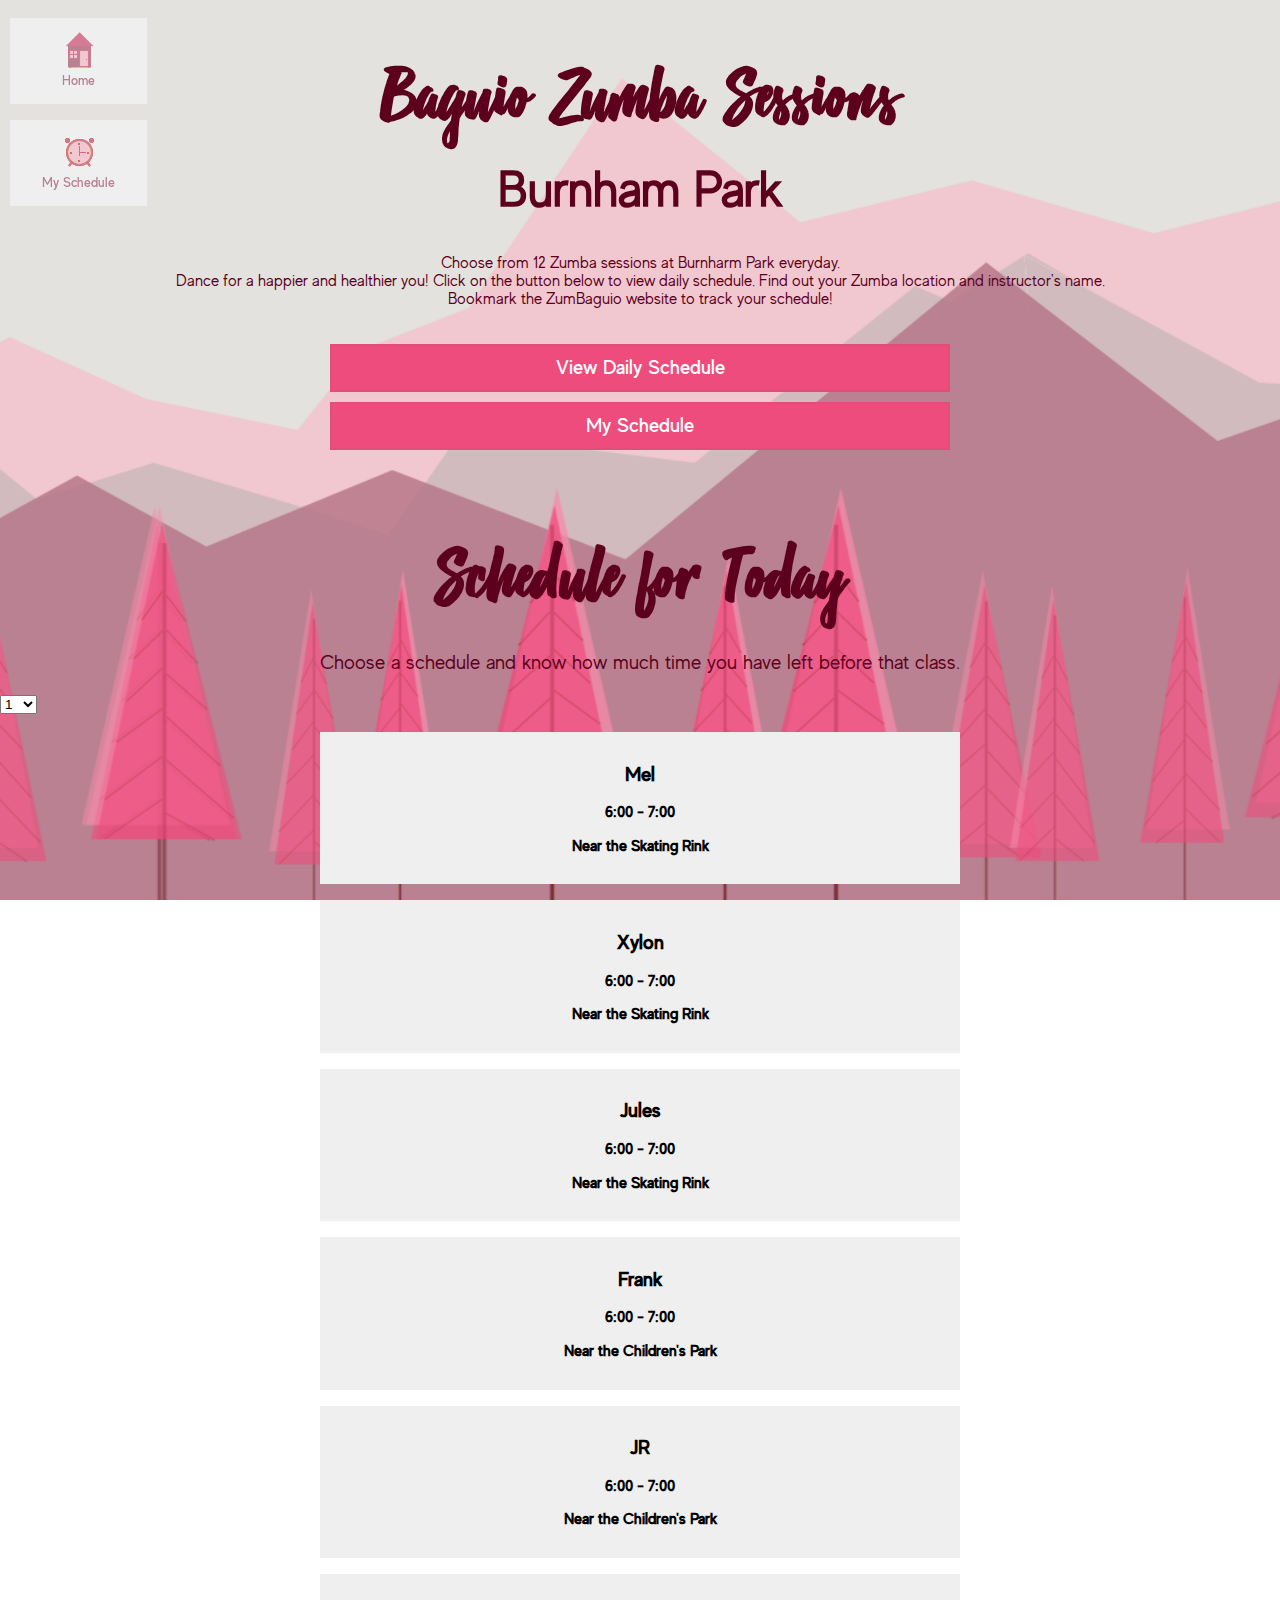
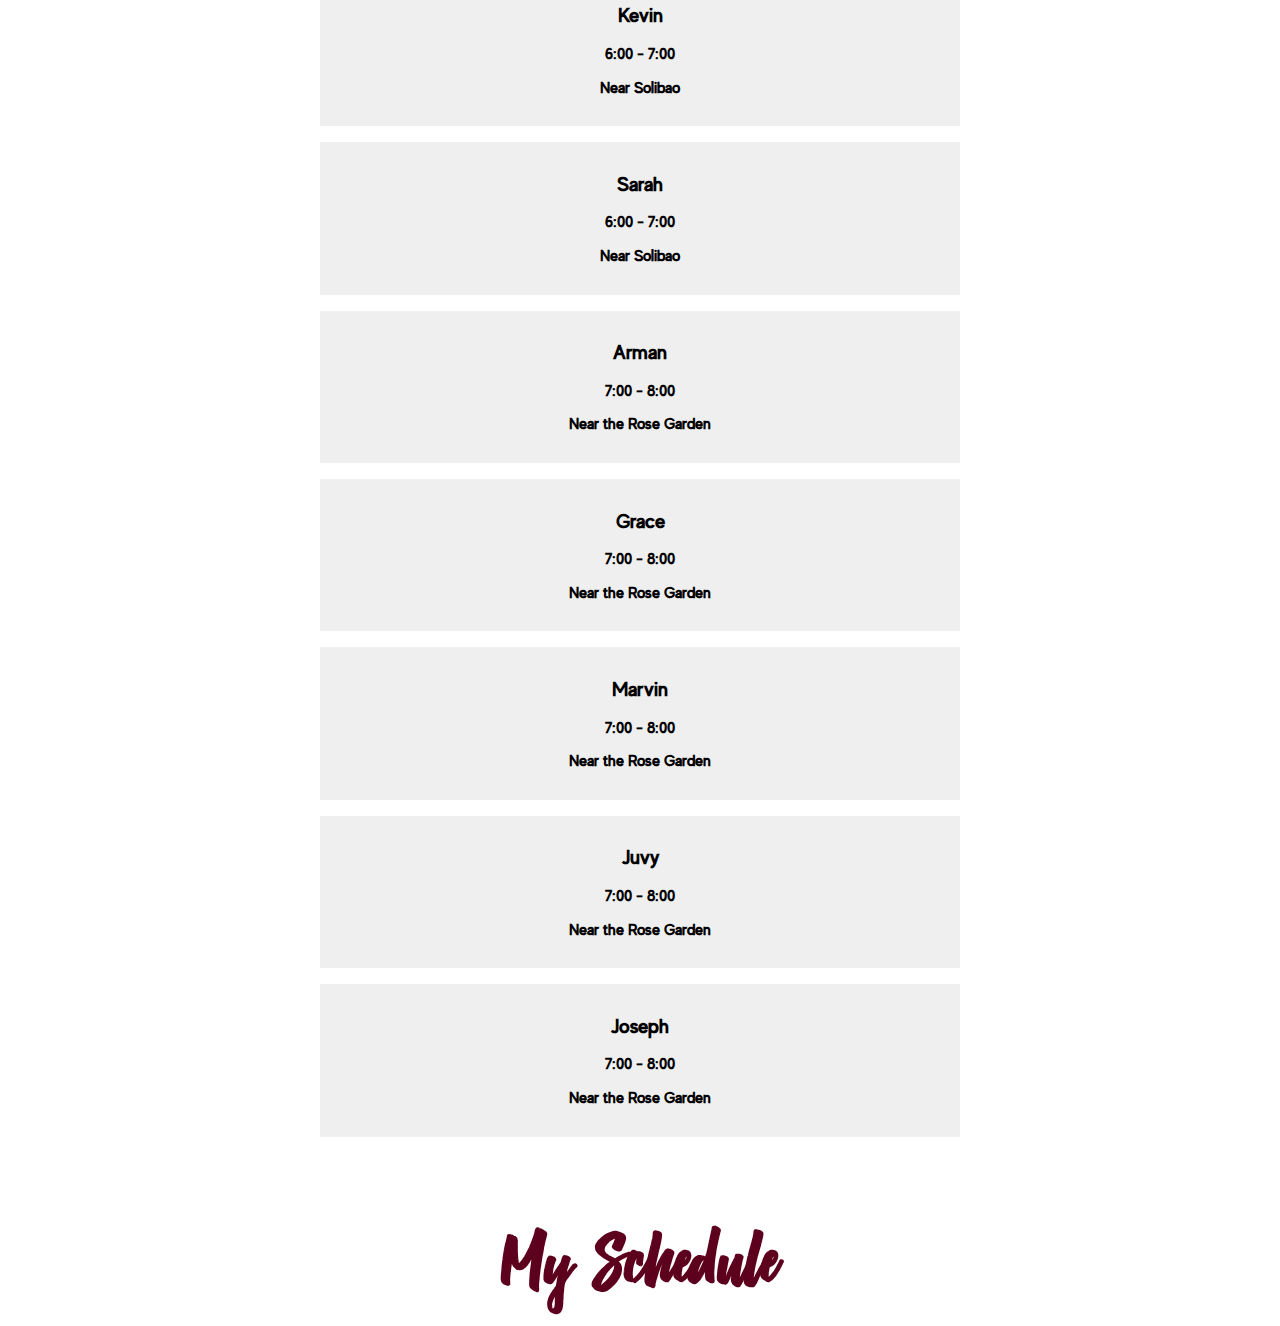
==== html/index.html @ ea9cd2fa "appends na" ====
<!DOCTYPE html>
<html lang="en">

<head>
    <link rel="icon" href="../stylesheet/images/pinkpuno.png">
    <meta charset="UTF-8">
    <meta name="viewport" content="width=device-width, initial-scale=1.0">
    <meta http-equiv="X-UA-Compatible" content="ie=edge">
    <link rel="stylesheet" href="../stylesheet/style.css">
    <script async src="../script/app.js"></script>
    <title>ZumBaguio</title>
</head>

<body>

    <nav>
        <ul>
            <li><a href="index.html"><button id="home-button"><img src="../stylesheet/images/home-icon.png"><p>Home</p></button></a></li>
            <li><a href="#schedule-content"><button id="schedule-button"><img src="../stylesheet/images/schedule-icon.png"><p>My Schedule</p></button></a></li>
        </ul>
    </nav>

    <div class="main-content">
        <header>
            <h1>Baguio Zumba Sessions</h1>
            <h2>Burnham Park</h2>
        </header>

        <main>
            <p id="introduction">
                Choose from 12 Zumba sessions at Burnharm Park everyday.
                <br>Dance for a happier and healthier you! Click on the button below to view daily schedule. Find out your Zumba location and instructor's name.
                <br>Bookmark the ZumBaguio website to track your schedule!
            </p>
            <div id="buttons-container">
                <a href="#schedule-content">
                <button class="main-buttons" id="dancerButton">View Daily Schedule</button>
            </a>
                <a href="#mySchedule">
                <button class="main-buttons" id="schedButton">My Schedule</button>
            </a>
            </div>
        </main>
    </div>

    <div id="schedule-content">
        <header>
            <h1>Schedule for Today</h1>
            <p>Choose a schedule and know how much time you have left before that class.</p>
        </header>
        <div id="dropdownContainer">
            <select id="date"></select>
        </div>
        <div id="instContainer">
            <ul id="instList">
            </ul>
        </div>
    </div>
    
    <div id="mySchedule">
        <header>
            <h1>My Schedule</h1>
        </header>
        <div id="scheds"></div>
    </div>


</body>

</html>
---- stylesheet/style.css ----
body {
    color: #5d001e;
    background-color: #e3e2df;
    font-family: Evolve;
    background: url(images/pinkbaguio.png) no-repeat center center fixed;
    -webkit-background-size: cover;
    -moz-background-size: cover;
    -o-background-size: cover;
    background-size: cover;
    margin: 0;
}


header {
    padding-top: 50px;
}

header h1, #mySchedule {
    font-family: ShineBright;
    font-size: 80px;
    text-align: center;
    margin: 10px;
}

header h2 {
    text-align: center;
    font-size: 50px;
    padding: 0px;
    margin: 0px;
}

header p {
    text-align: center;
    font-size: 20px;
}

main {
    padding: 20px;
    text-align: center;
}

#buttons-container {
    display: block;
    height: auto;
    width: 50%;
    margin: auto;
    padding-top: 20px;
}

.main-buttons {
    color: white;
    font-size: 20px;
    padding: 10px;
    margin: auto;
    border: 2px #e34d79 solid;
    cursor: pointer;
    width: 100%;
    background-color: #ee4c7c;
}

.main-buttons:hover {
    opacity: 0.8;
}

#schedButton{
    margin-top: 10px;
    margin-bottom: 10px;
}

button {
    color: black;
    padding: 14px 20px;
    margin: 8px 0;
    cursor: pointer;
    width: 100%;
    font-family: EvolveMed;
    border: none;
    background-color: none;
}

button:hover {
    opacity: 0.8;
}

nav{
    position: fixed;
}

nav li a #home-button + #schedule-button{
    width: auto;
    height: auto;
    background-color: none;
    border: none;
}

nav p{
    text-align: center;
    margin: 1px;
    padding: 1px;
    color: #b98191;
}

nav ul{
    width:100%;
}
@font-face {
    font-family: ShineBright;
    src: url("fonts/Shine Bright - Demo.ttf");
}

@font-face {
    font-family: Evolve;
    src: url("fonts/MADE Evolve Sans Regular (PERSONAL USE).otf");
}

@font-face {
    font-family: EvolveMed;
    src: url("fonts/MADE Evolve Sans Medium (PERSONAL USE).otf");
}

.instContainer .dropdownContainer{
    width: 100%;
    height: auto;
    display: block;
    margin: auto;
}

ul {
    list-style: none;
    width: 50%;
    text-align: center;
    padding: 10px;
    margin: auto;
}

ul h2 {
    font-family: EvolveMed;
}
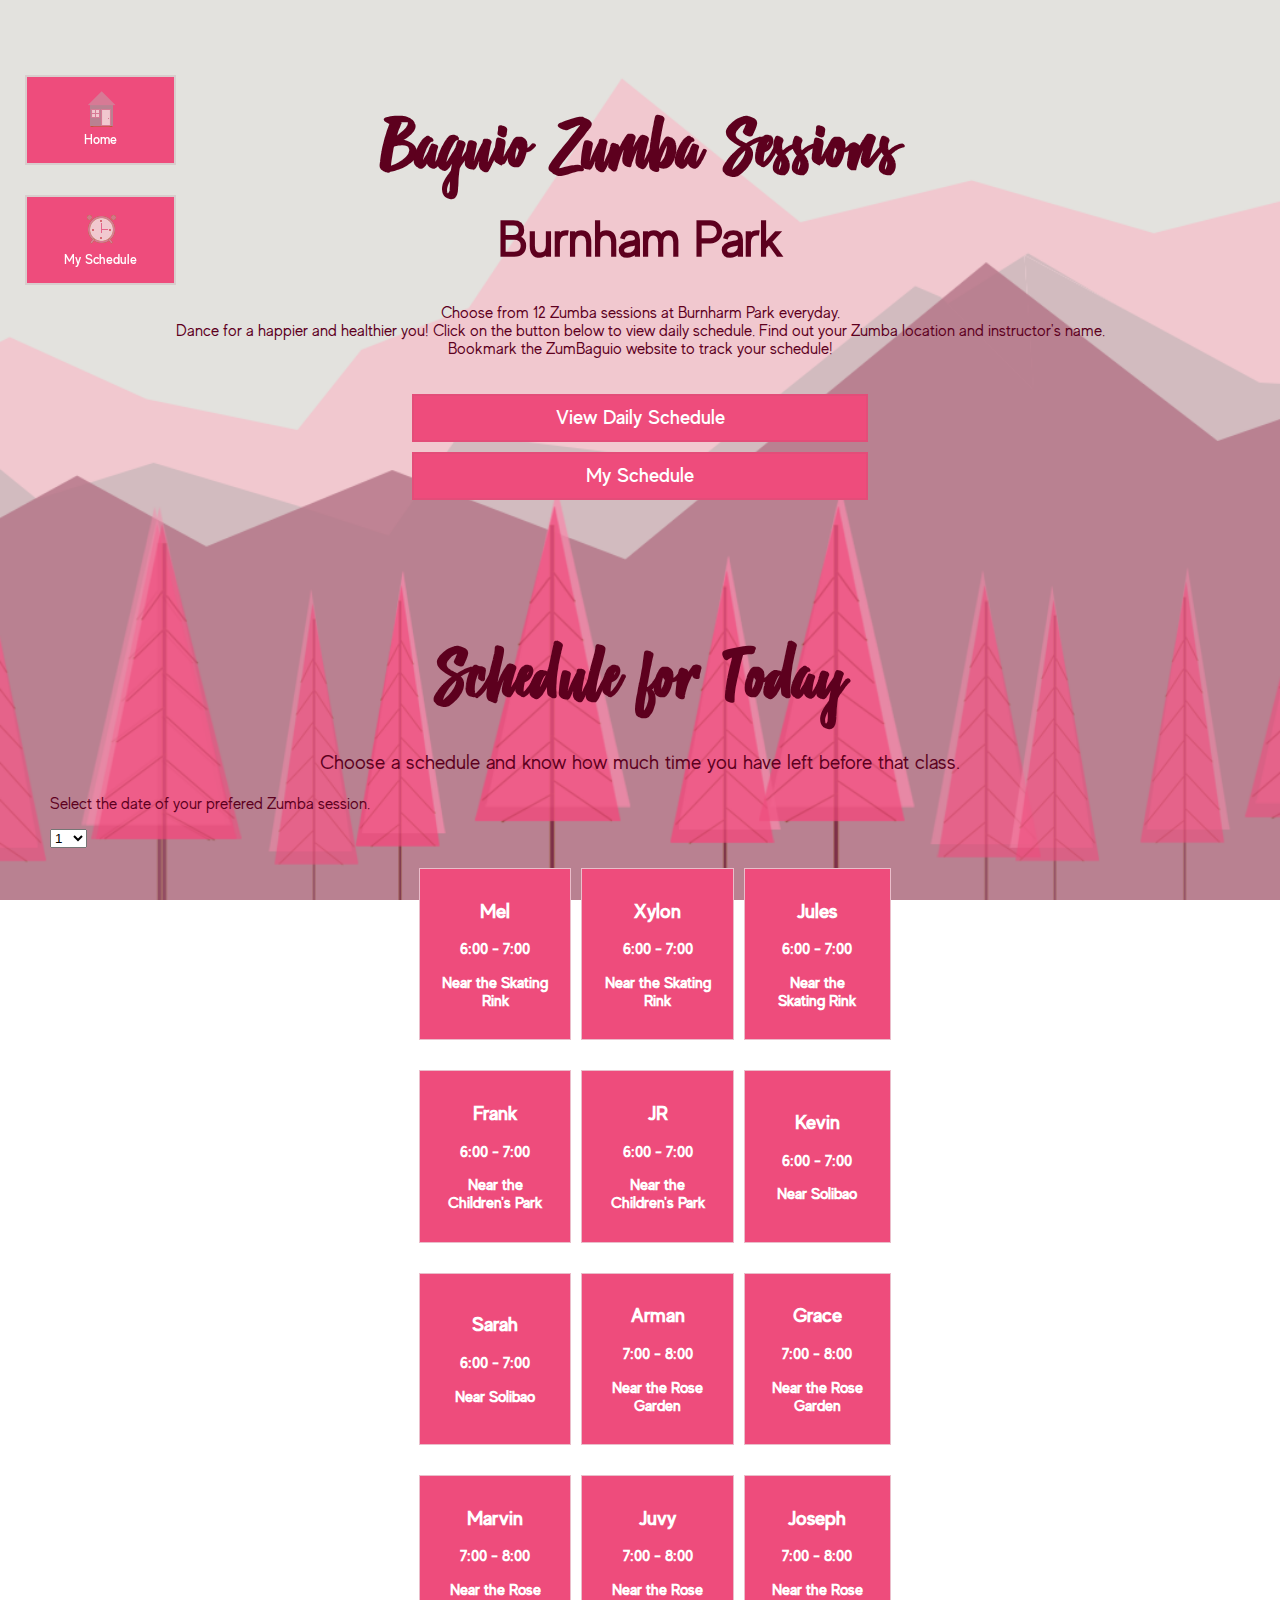
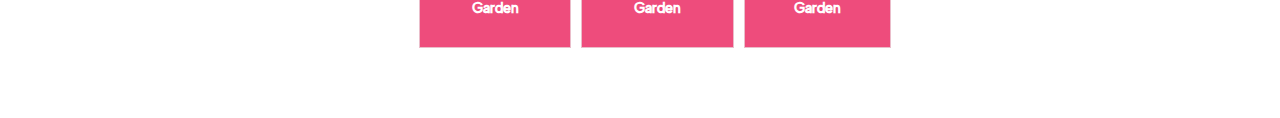
==== commit 22880989: "grid layout" ====
--- a/html/index.html
+++ b/html/index.html
@@ -15,12 +15,12 @@
 
     <nav>
         <ul>
-            <li><a href="index.html"><button id="home-button"><img src="../stylesheet/images/home-icon.png"><p>Home</p></button></a></li>
+            <li><a href="#main-content"><button id="home-button"><img src="../stylesheet/images/home-icon.png"><p>Home</p></button></a></li>
             <li><a href="#schedule-content"><button id="schedule-button"><img src="../stylesheet/images/schedule-icon.png"><p>My Schedule</p></button></a></li>
         </ul>
     </nav>
 
-    <div class="main-content">
+    <div id="main-content">
         <header>
             <h1>Baguio Zumba Sessions</h1>
             <h2>Burnham Park</h2>
@@ -32,11 +32,12 @@
                 <br>Dance for a happier and healthier you! Click on the button below to view daily schedule. Find out your Zumba location and instructor's name.
                 <br>Bookmark the ZumBaguio website to track your schedule!
             </p>
+            
             <div id="buttons-container">
                 <a href="#schedule-content">
                 <button class="main-buttons" id="dancerButton">View Daily Schedule</button>
             </a>
-                <a href="#mySchedule">
+                <a href="#">
                 <button class="main-buttons" id="schedButton">My Schedule</button>
             </a>
             </div>
@@ -48,20 +49,17 @@
             <h1>Schedule for Today</h1>
             <p>Choose a schedule and know how much time you have left before that class.</p>
         </header>
+        
         <div id="dropdownContainer">
+            <p>Select the date of your prefered Zumba session.</p>
             <select id="date"></select>
         </div>
+        
         <div id="instContainer">
             <ul id="instList">
             </ul>
         </div>
-    </div>
-    
-    <div id="mySchedule">
-        <header>
-            <h1>My Schedule</h1>
-        </header>
-        <div id="scheds"></div>
+        
     </div>
 
 
--- a/stylesheet/style.css
+++ b/stylesheet/style.css
@@ -1,3 +1,4 @@
+
 body {
     color: #5d001e;
     background-color: #e3e2df;
@@ -15,7 +16,8 @@
     padding-top: 50px;
 }
 
-header h1, #mySchedule {
+header h1,
+#mySchedule {
     font-family: ShineBright;
     font-size: 80px;
     text-align: center;
@@ -42,7 +44,7 @@
 #buttons-container {
     display: block;
     height: auto;
-    width: 50%;
+    width: 40%;
     margin: auto;
     padding-top: 20px;
 }
@@ -62,47 +64,48 @@
     opacity: 0.8;
 }
 
-#schedButton{
+#schedButton {
     margin-top: 10px;
     margin-bottom: 10px;
 }
 
 button {
-    color: black;
+    color: white;
     padding: 14px 20px;
-    margin: 8px 0;
+    margin: 15px;
     cursor: pointer;
     width: 100%;
     font-family: EvolveMed;
-    border: none;
-    background-color: none;
+    border: 1px #eabdca solid;
+    background-color: #ee4c7c;
 }
 
 button:hover {
     opacity: 0.8;
 }
 
-nav{
+nav {
     position: fixed;
 }
 
-nav li a #home-button + #schedule-button{
-    width: auto;
-    height: auto;
-    background-color: none;
-    border: none;
+html body nav ul li a #home-button,
+#schedule-button {
+    width: 100%;
+    height: 100%;
+    border: 2px solid #d8cdcd;
 }
 
-nav p{
+nav p {
     text-align: center;
     margin: 1px;
     padding: 1px;
-    color: #b98191;
+    color: white;
 }
 
-nav ul{
-    width:100%;
+nav ul {
+    width: auto;
 }
+
 @font-face {
     font-family: ShineBright;
     src: url("fonts/Shine Bright - Demo.ttf");
@@ -118,16 +121,15 @@
     src: url("fonts/MADE Evolve Sans Medium (PERSONAL USE).otf");
 }
 
-.instContainer .dropdownContainer{
+#instContainer, #dropdownContainer {
     width: 100%;
     height: auto;
-    display: block;
     margin: auto;
 }
 
 ul {
     list-style: none;
-    width: 50%;
+    width: 40%;
     text-align: center;
     padding: 10px;
     margin: auto;
@@ -137,6 +139,24 @@
     font-family: EvolveMed;
 }
 
+#instList {
+    display: grid;
+    grid-template-columns: auto auto auto;
+    grid-column-gap: 10px;
+    padding: 5px;
+}
 
+#instList button {
+    width: 100%;
+}
 
-
+#instList button li {
+    width: 100%;
+}
+div { margin: 50px; }
+div #dropdownContainer{
+    width: 100%;
+    margin: auto;
+    font-family: Evolve;
+    
+}
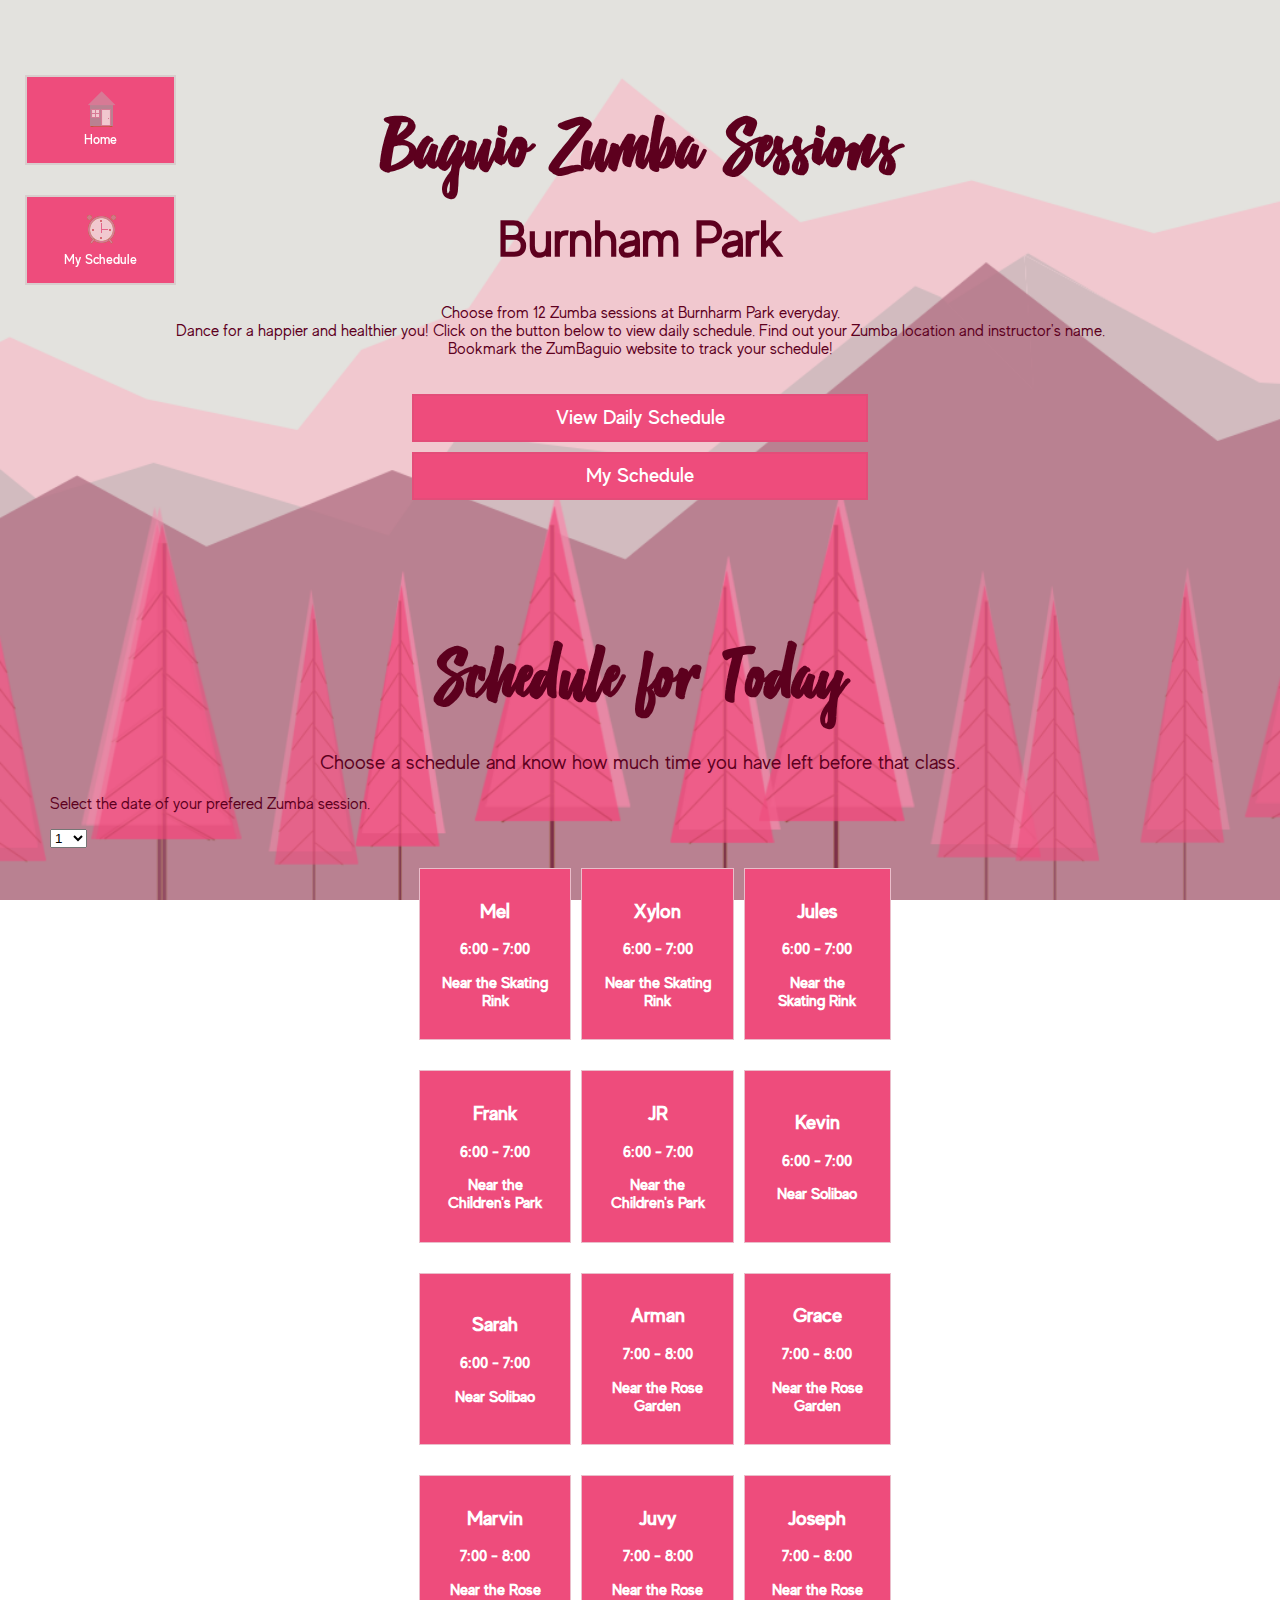
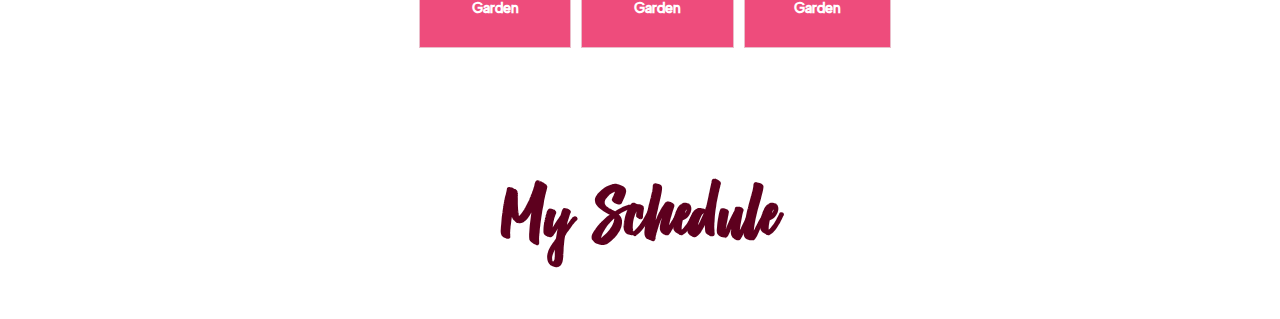
==== commit 2e58c50d: "Merge branch 'master' of https://github.com/kharya0/MidtermsPWA" ====
--- a/html/index.html
+++ b/html/index.html
@@ -37,7 +37,7 @@
                 <a href="#schedule-content">
                 <button class="main-buttons" id="dancerButton">View Daily Schedule</button>
             </a>
-                <a href="#">
+                <a href="#mySchedule">
                 <button class="main-buttons" id="schedButton">My Schedule</button>
             </a>
             </div>
@@ -61,6 +61,13 @@
         </div>
         
     </div>
+    
+    <div id="mySchedule">
+        <header>
+            <h1>My Schedule</h1>
+        </header>
+        <div id="scheds"></div>
+    </div>
 
 
 </body>
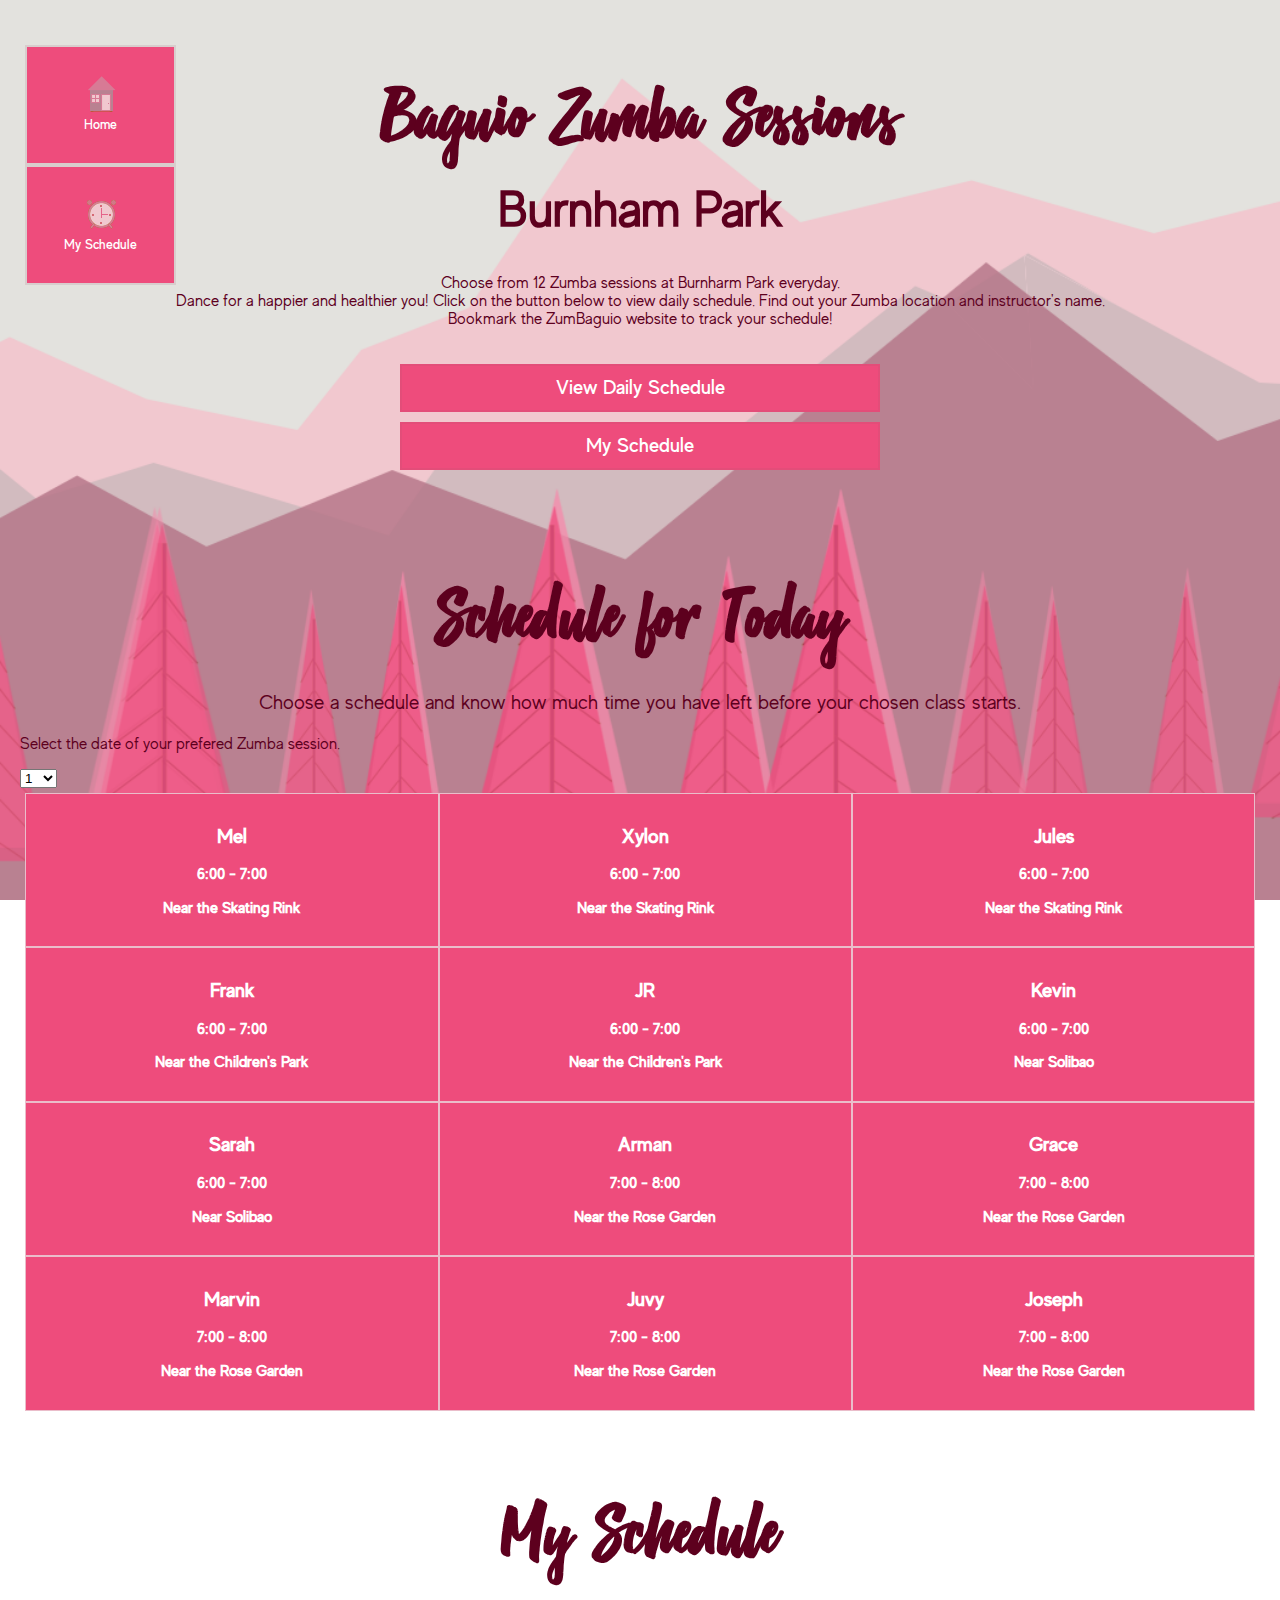
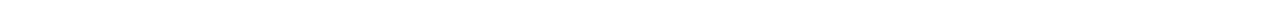
==== commit d5704c5e: "fixed grid" ====
--- a/html/index.html
+++ b/html/index.html
@@ -47,7 +47,7 @@
     <div id="schedule-content">
         <header>
             <h1>Schedule for Today</h1>
-            <p>Choose a schedule and know how much time you have left before that class.</p>
+            <p>Choose a schedule and know how much time you have left before your chosen class starts.</p>
         </header>
         
         <div id="dropdownContainer">
--- a/stylesheet/style.css
+++ b/stylesheet/style.css
@@ -128,8 +128,10 @@
 }
 
 ul {
+    display: grid;
+    grid-template-columns: auto;
     list-style: none;
-    width: 40%;
+    width: 100%;
     text-align: center;
     padding: 10px;
     margin: auto;
@@ -142,18 +144,22 @@
 #instList {
     display: grid;
     grid-template-columns: auto auto auto;
-    grid-column-gap: 10px;
     padding: 5px;
+    width: auto;
+    margin: 0;
+}
+
+#schedule-content{
+    width: auto;
 }
 
 #instList button {
     width: 100%;
+    margin: auto;
+    height: 100%s
 }
 
-#instList button li {
-    width: 100%;
-}
-div { margin: 50px; }
+div { margin: 20px; }
 div #dropdownContainer{
     width: 100%;
     margin: auto;
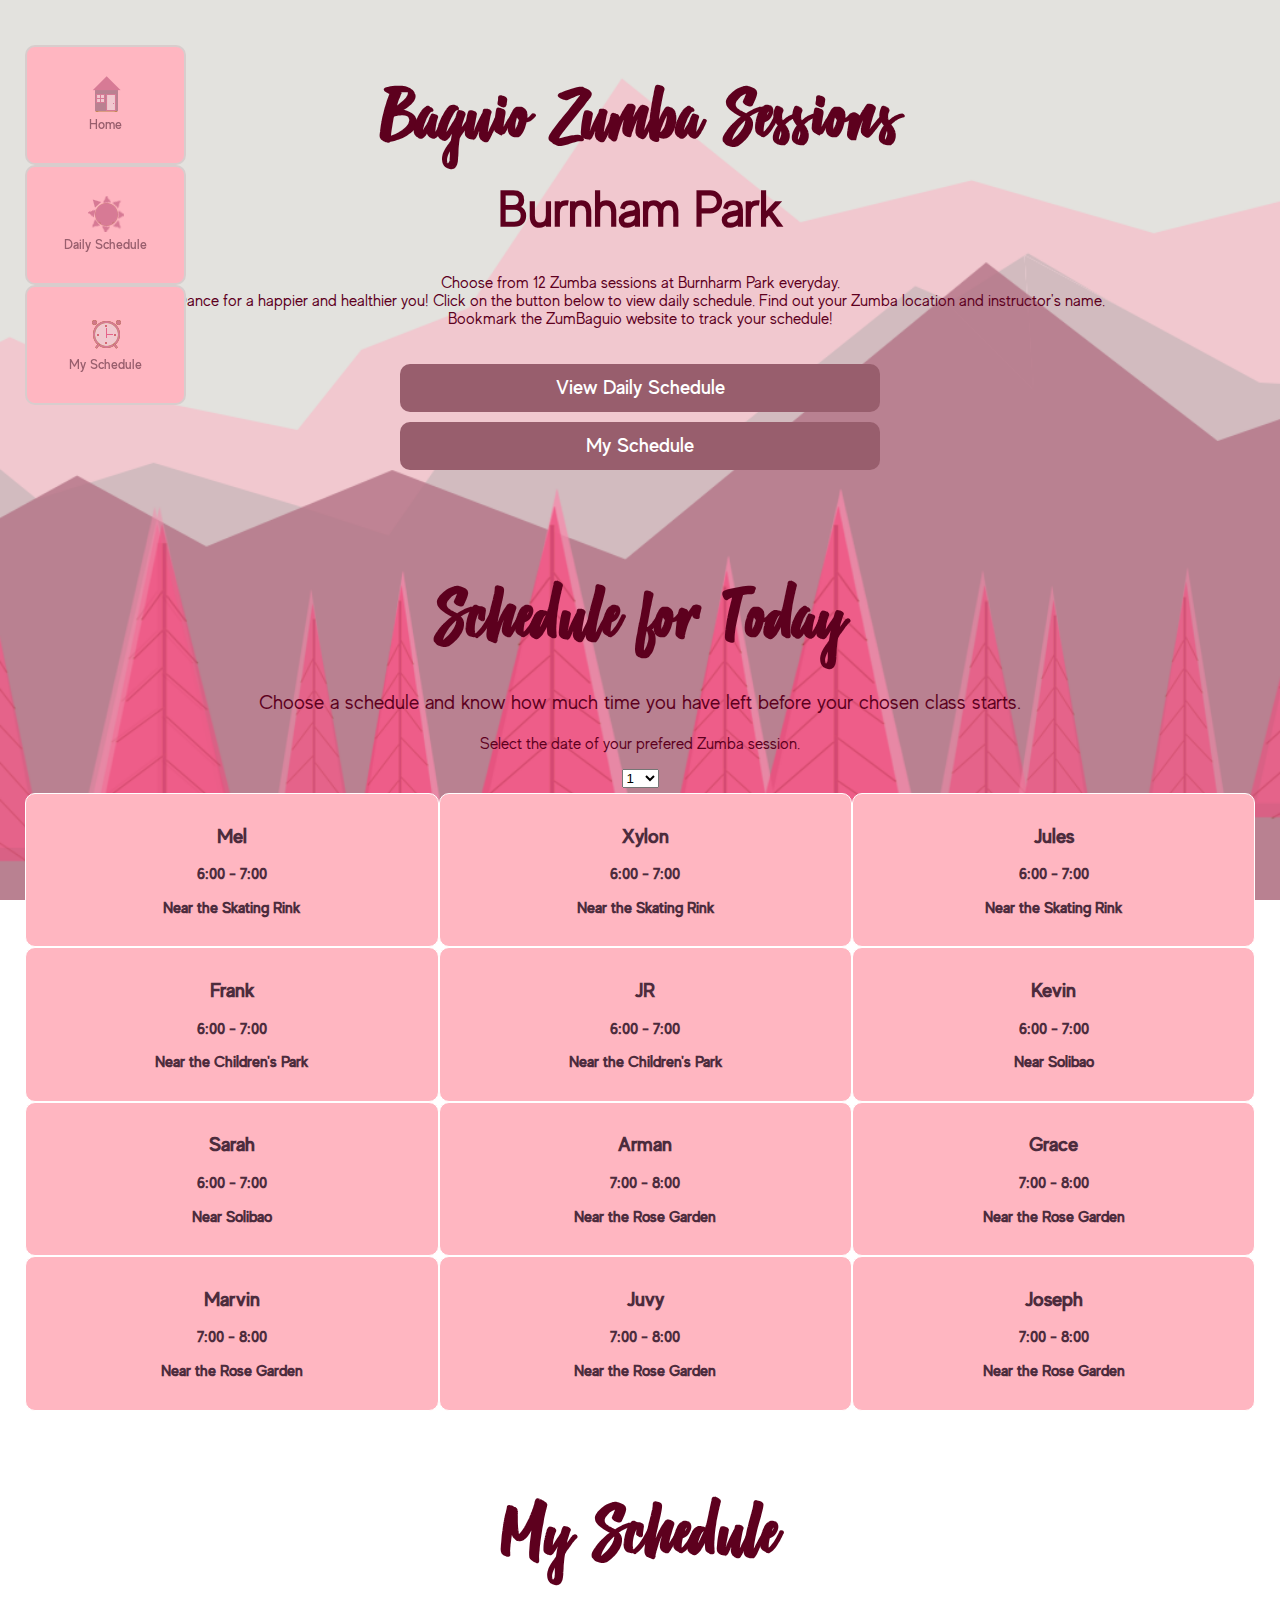
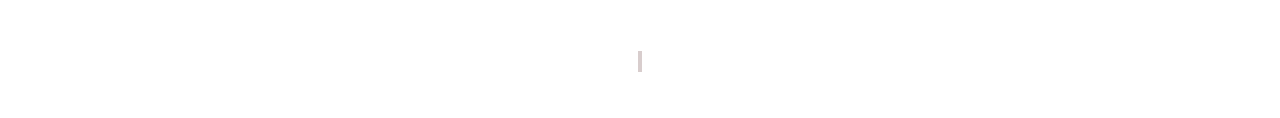
==== commit cb61122a: "gusto ko na matulog grabe" ====
--- a/html/index.html
+++ b/html/index.html
@@ -16,7 +16,8 @@
     <nav>
         <ul>
             <li><a href="#main-content"><button id="home-button"><img src="../stylesheet/images/home-icon.png"><p>Home</p></button></a></li>
-            <li><a href="#schedule-content"><button id="schedule-button"><img src="../stylesheet/images/schedule-icon.png"><p>My Schedule</p></button></a></li>
+            <li><a href="#schedule-content"><button id="schedule-button"><img src="../stylesheet/images/daily-icon.png"><p>Daily Schedule</p></button></a></li>
+            <li><a href="#mySchedule"><button id="schedule-button"><img src="../stylesheet/images/schedule-icon.png"><p>My Schedule</p></button></a></li>
         </ul>
     </nav>
 
@@ -32,7 +33,7 @@
                 <br>Dance for a happier and healthier you! Click on the button below to view daily schedule. Find out your Zumba location and instructor's name.
                 <br>Bookmark the ZumBaguio website to track your schedule!
             </p>
-            
+
             <div id="buttons-container">
                 <a href="#schedule-content">
                 <button class="main-buttons" id="dancerButton">View Daily Schedule</button>
@@ -49,24 +50,24 @@
             <h1>Schedule for Today</h1>
             <p>Choose a schedule and know how much time you have left before your chosen class starts.</p>
         </header>
-        
+
         <div id="dropdownContainer">
             <p>Select the date of your prefered Zumba session.</p>
             <select id="date"></select>
         </div>
-        
-        <div id="instContainer">
+
+        <div id="instContainer" onclick=" displayArraySched()">
             <ul id="instList">
             </ul>
         </div>
-        
+
     </div>
-    
+
     <div id="mySchedule">
         <header>
             <h1>My Schedule</h1>
         </header>
-        <div id="scheds"></div>
+        <div id="scheds"><error id="scheds-p"></error></div>
     </div>
 
 
--- a/stylesheet/style.css
+++ b/stylesheet/style.css
@@ -54,10 +54,10 @@
     font-size: 20px;
     padding: 10px;
     margin: auto;
-    border: 2px #e34d79 solid;
+    border: 2px transparent solid;
     cursor: pointer;
     width: 100%;
-    background-color: #ee4c7c;
+    background-color: #985e6d;
 }
 
 .main-buttons:hover {
@@ -70,14 +70,15 @@
 }
 
 button {
-    color: white;
+    color: #4d2c3d;
     padding: 14px 20px;
     margin: 15px;
     cursor: pointer;
     width: 100%;
     font-family: EvolveMed;
-    border: 1px #eabdca solid;
-    background-color: #ee4c7c;
+    border: 1px white solid;
+    background-color: #ffb6c1;
+    border-radius: 10px;
 }
 
 button:hover {
@@ -99,7 +100,7 @@
     text-align: center;
     margin: 1px;
     padding: 1px;
-    color: white;
+    color: #985e6d;
 }
 
 nav ul {
@@ -125,6 +126,7 @@
     width: 100%;
     height: auto;
     margin: auto;
+    text-align: center;
 }
 
 ul {
@@ -156,7 +158,7 @@
 #instList button {
     width: 100%;
     margin: auto;
-    height: 100%s
+    height: 100%;
 }
 
 div { margin: 20px; }
@@ -166,3 +168,32 @@
     font-family: Evolve;
     
 }
+
+select{
+    display: block;
+    margin:0 auto;
+
+}
+
+#scheds p{
+    font-family: Evolve;
+    margin: 0;
+    padding: 0;
+    font-size: 15px; 
+}
+
+#scheds ul{
+    background-color: #d8cdcd;
+    margin: 5px auto 5px auto;
+    padding: 2px;
+    width: 50%;
+}
+
+error {
+    font-family: Evolve;
+    font-size: 15px; 
+    background-color: #d8cdcd;
+    margin: 5px auto 5px auto;
+    padding: 2px;
+    width: 50%;
+}
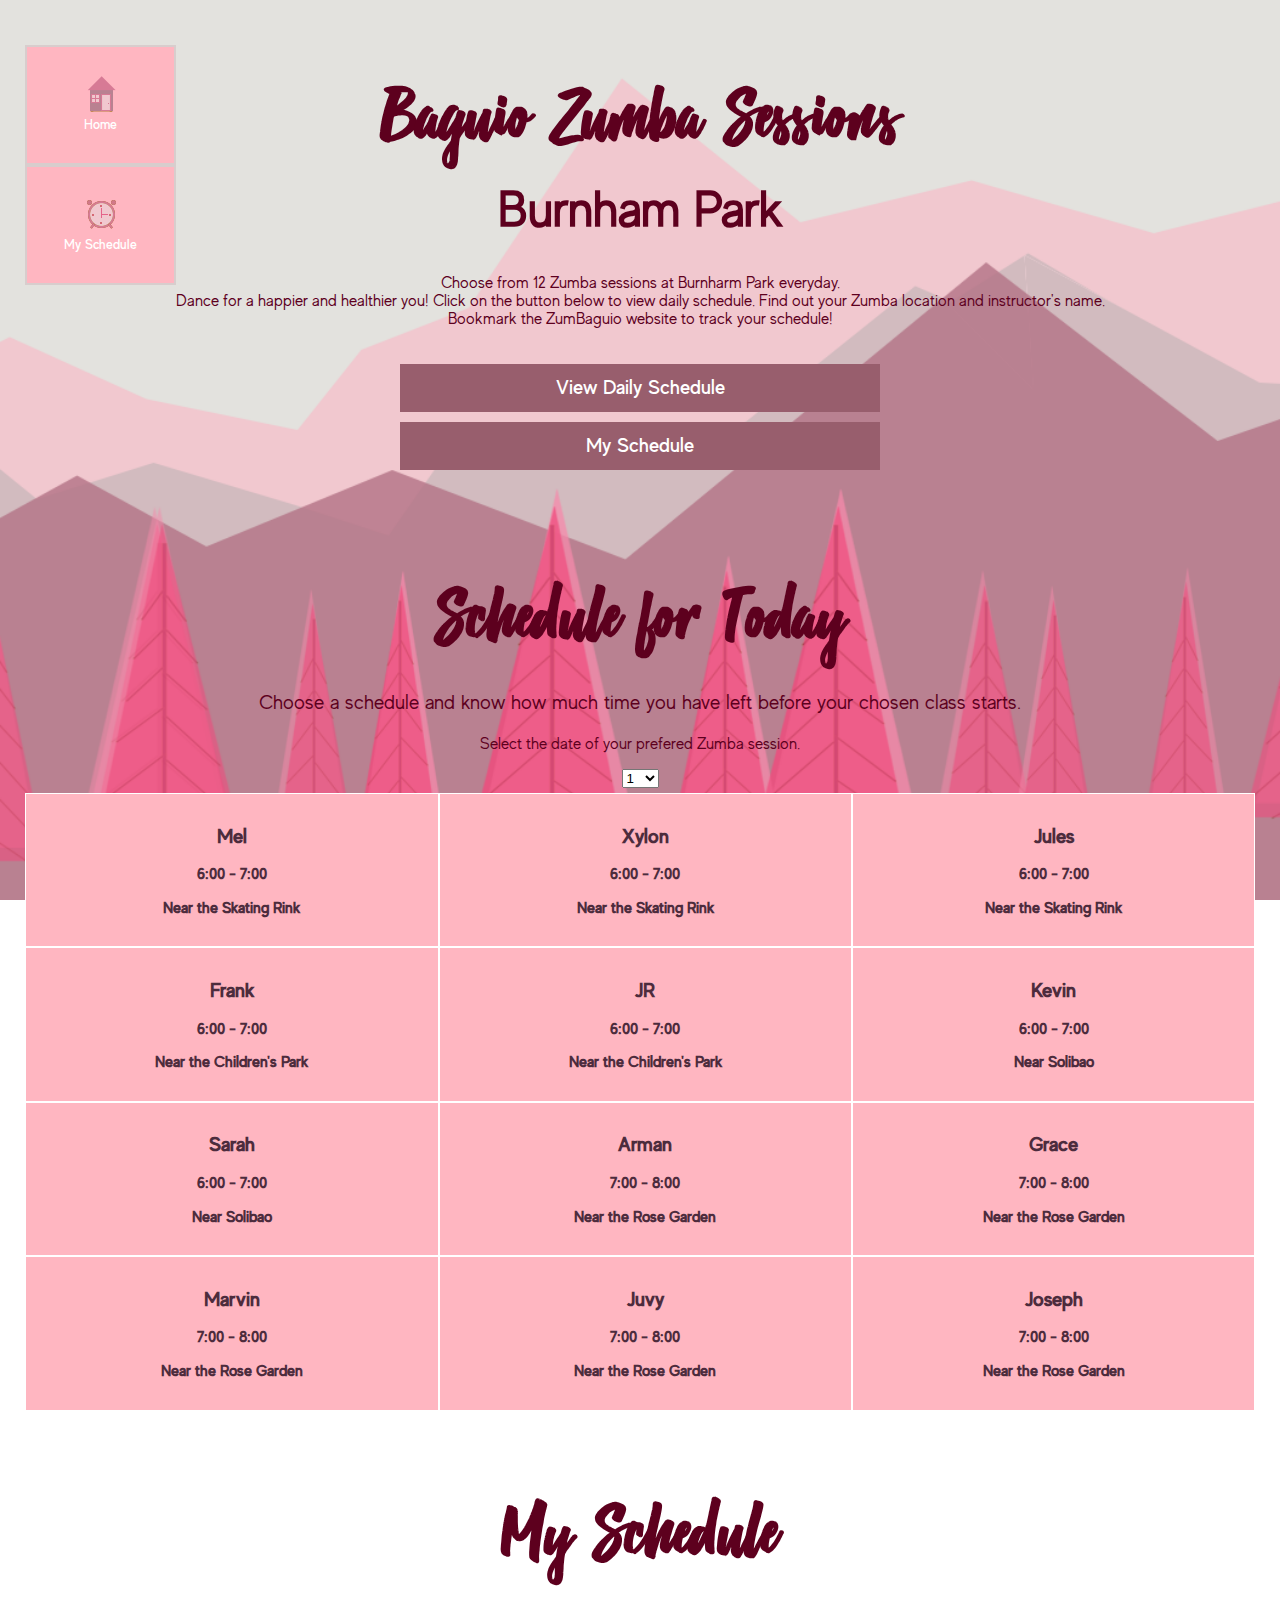
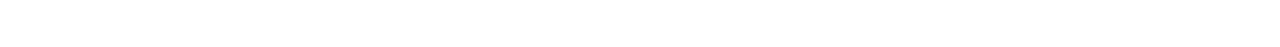
==== commit 4e8329bf: "displaying once na" ====
--- a/html/index.html
+++ b/html/index.html
@@ -16,8 +16,7 @@
     <nav>
         <ul>
             <li><a href="#main-content"><button id="home-button"><img src="../stylesheet/images/home-icon.png"><p>Home</p></button></a></li>
-            <li><a href="#schedule-content"><button id="schedule-button"><img src="../stylesheet/images/daily-icon.png"><p>Daily Schedule</p></button></a></li>
-            <li><a href="#mySchedule"><button id="schedule-button"><img src="../stylesheet/images/schedule-icon.png"><p>My Schedule</p></button></a></li>
+            <li><a href="#schedule-content"><button id="schedule-button"><img src="../stylesheet/images/schedule-icon.png"><p>My Schedule</p></button></a></li>
         </ul>
     </nav>
 
@@ -33,7 +32,7 @@
                 <br>Dance for a happier and healthier you! Click on the button below to view daily schedule. Find out your Zumba location and instructor's name.
                 <br>Bookmark the ZumBaguio website to track your schedule!
             </p>
-
+            
             <div id="buttons-container">
                 <a href="#schedule-content">
                 <button class="main-buttons" id="dancerButton">View Daily Schedule</button>
@@ -50,24 +49,26 @@
             <h1>Schedule for Today</h1>
             <p>Choose a schedule and know how much time you have left before your chosen class starts.</p>
         </header>
-
+        
         <div id="dropdownContainer">
             <p>Select the date of your prefered Zumba session.</p>
             <select id="date"></select>
         </div>
-
-        <div id="instContainer" onclick=" displayArraySched()">
+        
+        <div id="instContainer">
             <ul id="instList">
             </ul>
         </div>
-
+        
     </div>
-
+    
     <div id="mySchedule">
         <header>
             <h1>My Schedule</h1>
         </header>
-        <div id="scheds"><error id="scheds-p"></error></div>
+        <div id="scheds">
+            <ul id="schedList"></ul>
+        </div>
     </div>
 
 
--- a/stylesheet/style.css
+++ b/stylesheet/style.css
@@ -78,7 +78,6 @@
     font-family: EvolveMed;
     border: 1px white solid;
     background-color: #ffb6c1;
-    border-radius: 10px;
 }
 
 button:hover {
@@ -100,7 +99,7 @@
     text-align: center;
     margin: 1px;
     padding: 1px;
-    color: #985e6d;
+    color: white;
 }
 
 nav ul {
@@ -158,7 +157,7 @@
 #instList button {
     width: 100%;
     margin: auto;
-    height: 100%;
+    height: 100%s
 }
 
 div { margin: 20px; }
@@ -175,25 +174,3 @@
 
 }
 
-#scheds p{
-    font-family: Evolve;
-    margin: 0;
-    padding: 0;
-    font-size: 15px; 
-}
-
-#scheds ul{
-    background-color: #d8cdcd;
-    margin: 5px auto 5px auto;
-    padding: 2px;
-    width: 50%;
-}
-
-error {
-    font-family: Evolve;
-    font-size: 15px; 
-    background-color: #d8cdcd;
-    margin: 5px auto 5px auto;
-    padding: 2px;
-    width: 50%;
-}
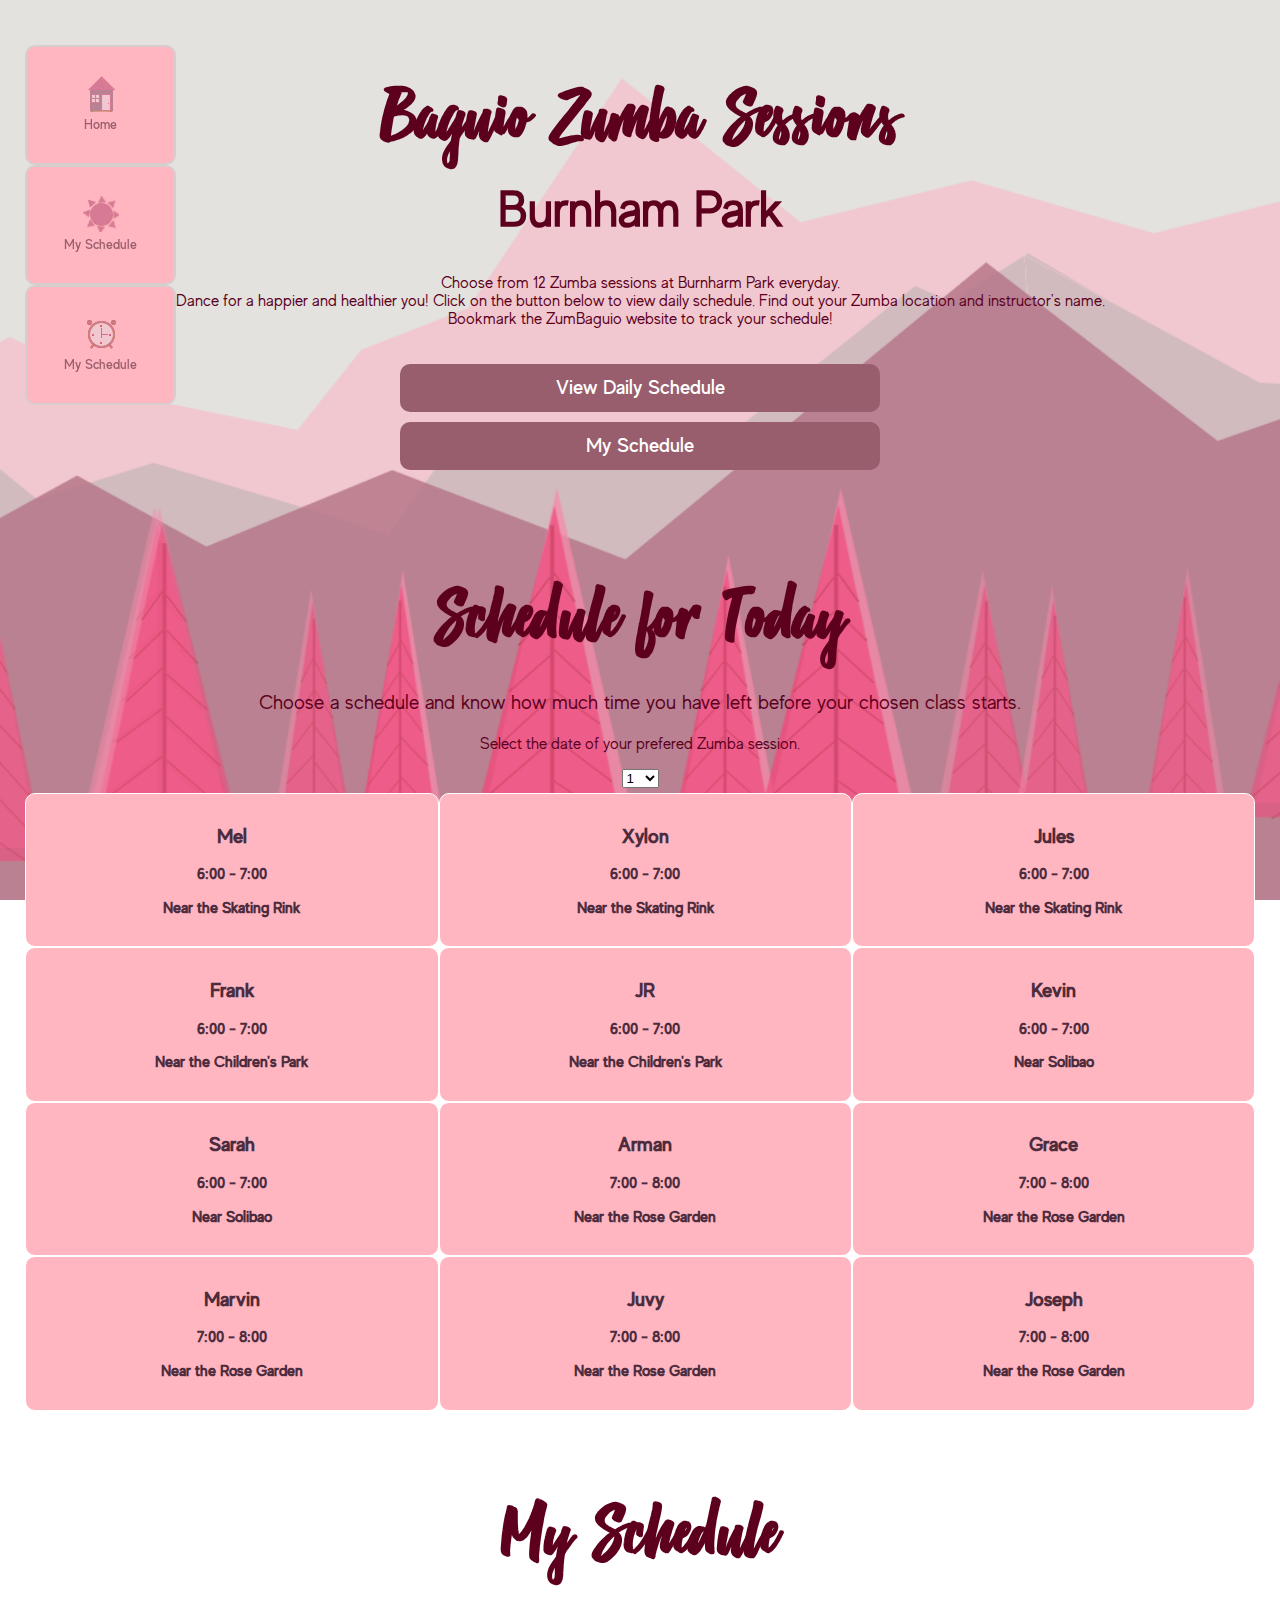
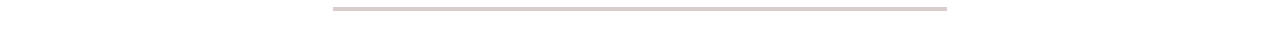
==== commit 72d064d6: "antok na me - css and html edit" ====
--- a/html/index.html
+++ b/html/index.html
@@ -16,7 +16,8 @@
     <nav>
         <ul>
             <li><a href="#main-content"><button id="home-button"><img src="../stylesheet/images/home-icon.png"><p>Home</p></button></a></li>
-            <li><a href="#schedule-content"><button id="schedule-button"><img src="../stylesheet/images/schedule-icon.png"><p>My Schedule</p></button></a></li>
+            <li><a href="#schedule-content"><button id="schedule-button"><img src="../stylesheet/images/daily-icon.png"><p>My Schedule</p></button></a></li>
+            <li><a href="#mySchedule"><button id="schedule-button"><img src="../stylesheet/images/schedule-icon.png"><p>My Schedule</p></button></a></li>
         </ul>
     </nav>
 
--- a/stylesheet/style.css
+++ b/stylesheet/style.css
@@ -78,6 +78,7 @@
     font-family: EvolveMed;
     border: 1px white solid;
     background-color: #ffb6c1;
+    border-radius: 10px;
 }
 
 button:hover {
@@ -99,7 +100,7 @@
     text-align: center;
     margin: 1px;
     padding: 1px;
-    color: white;
+    color: #985e6d;
 }
 
 nav ul {
@@ -157,7 +158,7 @@
 #instList button {
     width: 100%;
     margin: auto;
-    height: 100%s
+    height: 100%;
 }
 
 div { margin: 20px; }
@@ -174,3 +175,25 @@
 
 }
 
+#scheds p{
+    font-family: Evolve;
+    margin: 0;
+    padding: 0;
+    font-size: 15px; 
+}
+
+#scheds ul{
+    background-color: #d8cdcd;
+    margin: 5px auto 5px auto;
+    padding: 2px;
+    width: 50%;
+}
+
+error {
+    font-family: Evolve;
+    font-size: 15px; 
+    background-color: #d8cdcd;
+    margin: 5px auto 5px auto;
+    padding: 2px;
+    width: 50%;
+}
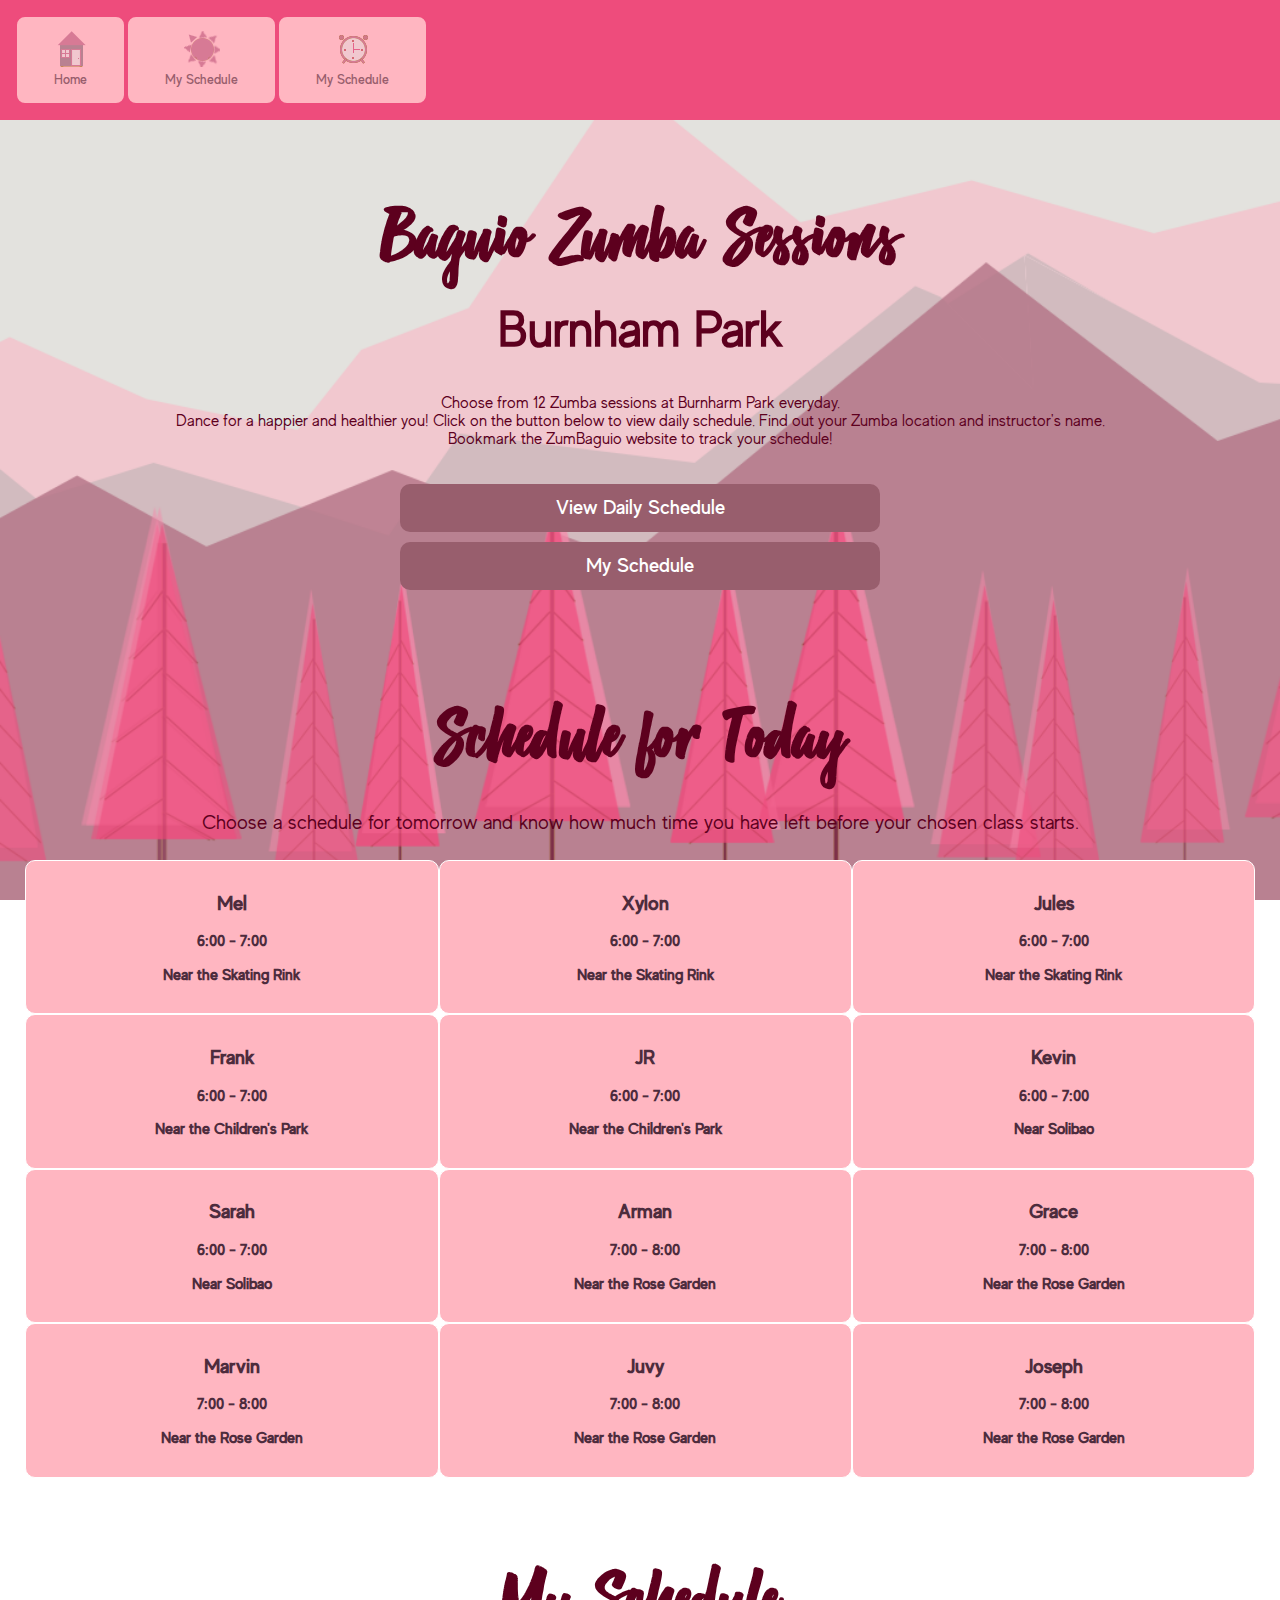
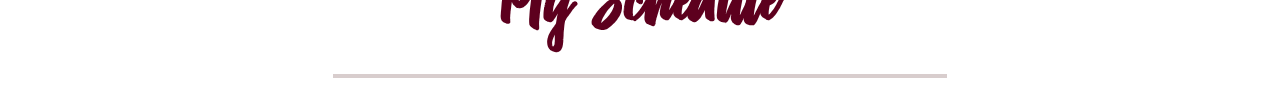
==== commit fdaca5a5: "removed dropdown. and iisang instane nalang" ====
--- a/html/index.html
+++ b/html/index.html
@@ -48,13 +48,8 @@
     <div id="schedule-content">
         <header>
             <h1>Schedule for Today</h1>
-            <p>Choose a schedule and know how much time you have left before your chosen class starts.</p>
+            <p>Choose a schedule for tomorrow and know how much time you have left before your chosen class starts.</p>
         </header>
-        
-        <div id="dropdownContainer">
-            <p>Select the date of your prefered Zumba session.</p>
-            <select id="date"></select>
-        </div>
         
         <div id="instContainer">
             <ul id="instList">
--- a/stylesheet/style.css
+++ b/stylesheet/style.css
@@ -85,15 +85,13 @@
     opacity: 0.8;
 }
 
-nav {
-    position: fixed;
-}
+
 
 html body nav ul li a #home-button,
 #schedule-button {
     width: 100%;
     height: 100%;
-    border: 2px solid #d8cdcd;
+    border: 2px solid #ee4c7c;
 }
 
 nav p {
@@ -104,7 +102,18 @@
 }
 
 nav ul {
-    width: auto;
+    list-style-type: none;
+    margin: 0;
+    padding: 0;
+    overflow: hidden;
+    position: sticky;
+    top: 0;
+    width: 100%;
+    background-color: #ee4c7c;
+}
+
+nav li {
+    float:left;
 }
 
 @font-face {
@@ -129,15 +138,7 @@
     text-align: center;
 }
 
-ul {
-    display: grid;
-    grid-template-columns: auto;
-    list-style: none;
-    width: 100%;
-    text-align: center;
-    padding: 10px;
-    margin: auto;
-}
+
 
 ul h2 {
     font-family: EvolveMed;
@@ -149,6 +150,7 @@
     padding: 5px;
     width: auto;
     margin: 0;
+    list-style: none;
 }
 
 #schedule-content{
